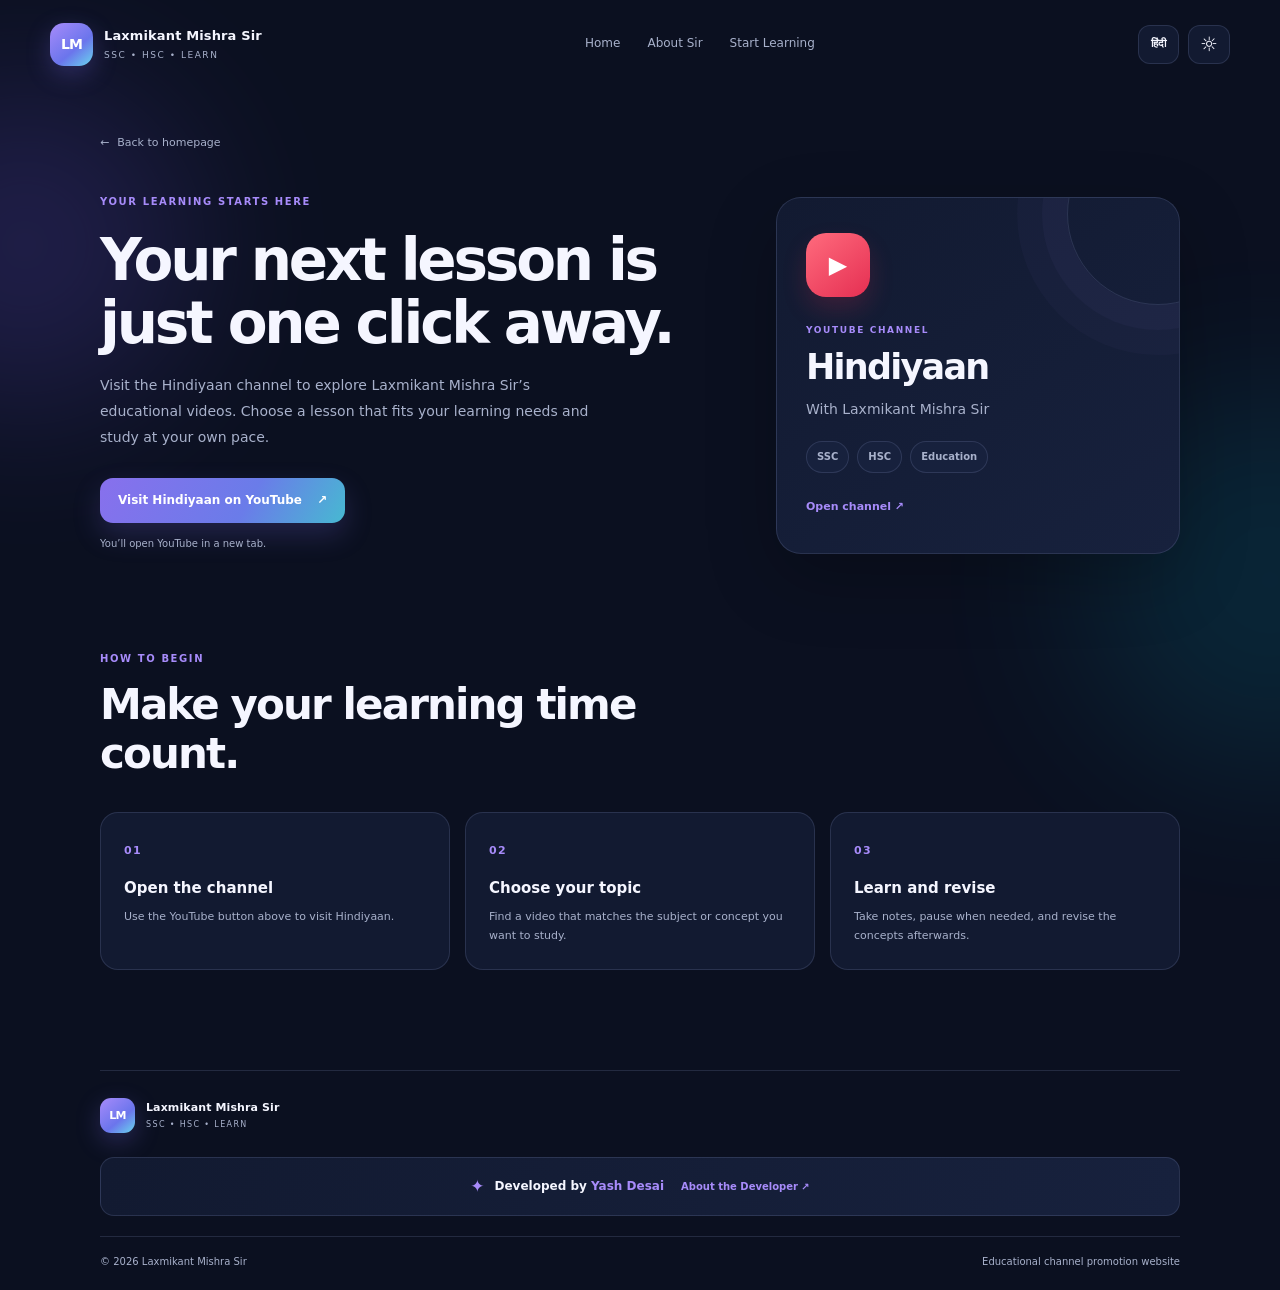
==== learning.html @ e3a8e99f "Add files via upload" ====
<!DOCTYPE html>
<html lang="en">
<head>
  <meta charset="UTF-8"><meta name="viewport" content="width=device-width, initial-scale=1.0">
  <meta name="theme-color" content="#10152c"><meta name="description" content="Find Laxmikant Mishra Sir's Hindiyaan YouTube channel for SSC and HSC educational lessons.">
  <title>Start Learning | Laxmikant Mishra Sir</title><link rel="stylesheet" href="style.css">
</head>
<body class="subpage">
  <div class="ambient ambient-one"></div><div class="ambient ambient-two"></div>
  <header class="site-header">
    <a class="brand" href="index.html"><span class="brand-mark">LM</span><span><strong>Laxmikant Mishra Sir</strong><small>SSC • HSC • LEARN</small></span></a>
    <nav class="nav" aria-label="Main navigation"><a href="index.html#home" data-en="Home" data-hi="होम">Home</a><a href="index.html#about" data-en="About Sir" data-hi="सर के बारे में">About Sir</a><a href="learning.html" data-en="Start Learning" data-hi="पढ़ना शुरू करें">Start Learning</a></nav>
    <div class="header-actions"><button id="languageToggle" class="language-toggle" type="button">हिंदी</button><button id="themeToggle" class="icon-button" type="button" aria-label="Toggle light or dark theme"><span id="themeIcon">☼</span></button><button id="menuToggle" class="menu-toggle" type="button" aria-label="Open navigation" aria-expanded="false">☰</button></div>
  </header>
  <main class="learning-page-main">
    <section class="learning-hero section">
      <a class="back-link" href="index.html">← <span data-en="Back to homepage" data-hi="होमपेज पर वापस जाएँ">Back to homepage</span></a>
      <div class="learning-page-grid">
        <div>
          <span class="section-kicker" data-en="YOUR LEARNING STARTS HERE" data-hi="आपकी पढ़ाई यहाँ से शुरू होती है">YOUR LEARNING STARTS HERE</span>
          <h1 data-en="Your next lesson is just one click away." data-hi="आपका अगला पाठ बस एक क्लिक दूर है।">Your next lesson is just one click away.</h1>
          <p data-en="Visit the Hindiyaan channel to explore Laxmikant Mishra Sir’s educational videos. Choose a lesson that fits your learning needs and study at your own pace." data-hi="लक्ष्मीकांत मिश्रा सर के शैक्षणिक वीडियो देखने के लिए Hindiyaan चैनल पर जाएँ। अपनी ज़रूरत के अनुसार पाठ चुनें और अपनी गति से पढ़ें।">Visit the Hindiyaan channel to explore Laxmikant Mishra Sir’s educational videos. Choose a lesson that fits your learning needs and study at your own pace.</p>
          <a class="button button-primary channel-button" href="https://www.youtube.com/@Hindiyaan" target="_blank" rel="noopener noreferrer"><span data-en="Visit Hindiyaan on YouTube" data-hi="YouTube पर Hindiyaan देखें">Visit Hindiyaan on YouTube</span><span aria-hidden="true">↗</span></a>
          <p class="external-note" data-en="You’ll open YouTube in a new tab." data-hi="YouTube एक नए टैब में खुलेगा।">You’ll open YouTube in a new tab.</p>
        </div>
        <div class="channel-card">
          <div class="channel-play">▶</div><span class="channel-label">YOUTUBE CHANNEL</span><h2>Hindiyaan</h2><p data-en="With Laxmikant Mishra Sir" data-hi="लक्ष्मीकांत मिश्रा सर के साथ">With Laxmikant Mishra Sir</p>
          <div class="channel-pills"><span>SSC</span><span>HSC</span><span data-en="Education" data-hi="शिक्षा">Education</span></div>
          <a class="text-link" href="https://www.youtube.com/@Hindiyaan" target="_blank" rel="noopener noreferrer" data-en="Open channel ↗" data-hi="चैनल खोलें ↗">Open channel ↗</a>
        </div>
      </div>
    </section>
    <section class="section learning-steps">
      <div class="section-heading"><span class="section-kicker" data-en="HOW TO BEGIN" data-hi="शुरुआत कैसे करें">HOW TO BEGIN</span><h2 data-en="Make your learning time count." data-hi="अपनी पढ़ाई के समय का सही उपयोग करें।">Make your learning time count.</h2></div>
      <div class="steps-grid">
        <article class="step-card"><span class="step-number">01</span><h3 data-en="Open the channel" data-hi="चैनल खोलें">Open the channel</h3><p data-en="Use the YouTube button above to visit Hindiyaan." data-hi="Hindiyaan पर जाने के लिए ऊपर दिए गए YouTube बटन का उपयोग करें।">Use the YouTube button above to visit Hindiyaan.</p></article>
        <article class="step-card"><span class="step-number">02</span><h3 data-en="Choose your topic" data-hi="अपना विषय चुनें">Choose your topic</h3><p data-en="Find a video that matches the subject or concept you want to study." data-hi="अपने विषय या concept से जुड़ा वीडियो चुनें।">Find a video that matches the subject or concept you want to study.</p></article>
        <article class="step-card"><span class="step-number">03</span><h3 data-en="Learn and revise" data-hi="सीखें और दोहराएँ">Learn and revise</h3><p data-en="Take notes, pause when needed, and revise the concepts afterwards." data-hi="नोट्स बनाएँ, ज़रूरत पड़ने पर वीडियो रोकें और बाद में concepts दोहराएँ।">Take notes, pause when needed, and revise the concepts afterwards.</p></article>
      </div>
    </section>
  </main>
  <footer class="site-footer"><a class="brand footer-brand" href="index.html"><span class="brand-mark">LM</span><span><strong>Laxmikant Mishra Sir</strong><small>SSC • HSC • LEARN</small></span></a><div class="developer-credit-bar"><span class="credit-spark">✦</span><span>Developed by <a href="developer.html">Yash Desai</a></span><a class="credit-more" href="developer.html" data-en="About the Developer ↗" data-hi="डेवलपर के बारे में ↗">About the Developer ↗</a></div><div class="footer-bottom"><span>© <span id="year"></span> Laxmikant Mishra Sir</span><span data-en="Educational channel promotion website" data-hi="शैक्षणिक चैनल प्रचार वेबसाइट">Educational channel promotion website</span></div></footer>
  <script src="script.js"></script>
</body>
</html>
---- style.css ----
:root{color-scheme:dark;--bg:#0b1020;--surface:#121a31;--surface2:#17213d;--text:#f5f6ff;--muted:#a8b1cb;--line:rgba(183,197,255,.14);--accent:#a78bfa;--accent2:#69d6ee;--shadow:0 24px 70px rgba(0,0,0,.24);--header:rgba(11,16,32,.78)}
:root[data-theme="light"]{color-scheme:light;--bg:#f5f7ff;--surface:#fff;--surface2:#edf0ff;--text:#17203a;--muted:#5c6785;--line:rgba(43,57,106,.14);--accent:#7152df;--accent2:#078da8;--shadow:0 24px 70px rgba(42,54,105,.11);--header:rgba(245,247,255,.84)}
*{box-sizing:border-box}html{scroll-behavior:smooth;scroll-padding-top:100px}body{margin:0;background:var(--bg);color:var(--text);font-family:Inter,ui-sans-serif,system-ui,-apple-system,BlinkMacSystemFont,"Segoe UI",sans-serif;line-height:1.6;overflow-x:hidden;transition:background .25s,color .25s}a{color:inherit;text-decoration:none}button{font:inherit}.ambient{position:absolute;pointer-events:none;filter:blur(80px);opacity:.2;z-index:-1;border-radius:50%}.ambient-one{width:330px;height:330px;background:#7257e8;top:80px;left:-140px}.ambient-two{width:380px;height:380px;background:#00bcd4;top:390px;right:-180px;opacity:.12}.site-header{width:min(1180px,calc(100% - 48px));margin:auto;min-height:88px;display:flex;align-items:center;justify-content:space-between;gap:28px;position:relative;z-index:10}.brand{display:flex;align-items:center;gap:11px;flex-shrink:0}.brand-mark{width:43px;height:43px;border-radius:14px;display:grid;place-items:center;background:linear-gradient(140deg,var(--accent),#6b75ec 60%,var(--accent2));font-size:14px;font-weight:900;color:#fff;letter-spacing:-.06em;box-shadow:0 8px 24px #7a6ef044}.brand strong,.brand small{display:block;line-height:1.35}.brand strong{font-size:13px;letter-spacing:.01em}.brand small{font-size:9px;letter-spacing:.17em;color:var(--muted);margin-top:4px}.nav{display:flex;align-items:center;gap:27px}.nav a{font-size:12px;color:var(--muted);transition:color .2s}.nav a:hover,.nav a:focus-visible{color:var(--text)}.header-actions{display:flex;align-items:center;gap:9px}.language-toggle,.icon-button,.menu-toggle{border:1px solid var(--line);color:var(--text);background:var(--surface);border-radius:12px;height:39px;min-width:41px;padding:0 11px;cursor:pointer;transition:transform .2s,border-color .2s}.language-toggle{font-size:11px;font-weight:750}.icon-button{font-size:20px}.language-toggle:hover,.icon-button:hover,.menu-toggle:hover{transform:translateY(-2px);border-color:var(--accent)}.menu-toggle{display:none;font-size:19px}.section{width:min(1080px,calc(100% - 48px));margin:0 auto}.hero{display:grid;grid-template-columns:1.03fr .97fr;align-items:center;gap:46px;padding-top:67px;padding-bottom:95px;min-height:590px}.eyebrow,.section-kicker{display:inline-flex;align-items:center;gap:9px;color:var(--accent);font-size:10px;font-weight:850;letter-spacing:.16em;text-transform:uppercase}.eyebrow{padding:8px 12px;border:1px solid var(--line);background:var(--surface);border-radius:99px;letter-spacing:.04em;text-transform:none;font-size:11px;color:var(--muted)}.eyebrow-dot{width:7px;height:7px;border-radius:50%;background:#59ddbe;box-shadow:0 0 12px #59ddbe}.hero h1,.learning-page-grid h1{font-size:clamp(37px,5.1vw,61px);line-height:1.08;letter-spacing:-.055em;margin:23px 0 19px;font-weight:820;max-width:650px}.hero h1{background:linear-gradient(110deg,var(--text) 12%,var(--text) 54%,var(--accent) 92%);background-clip:text;-webkit-background-clip:text;color:transparent}.hero-lede,.learning-page-grid>div>p{font-size:15px;max-width:510px;color:var(--muted);line-height:1.85}.hero-actions{display:flex;flex-wrap:wrap;gap:12px;margin-top:28px}.button{display:inline-flex;align-items:center;justify-content:center;gap:15px;padding:13px 18px;border-radius:13px;font-size:12px;font-weight:800;transition:transform .2s,box-shadow .2s,border-color .2s}.button:hover{transform:translateY(-3px)}.button-primary{background:linear-gradient(120deg,#8870ed,#6a7ce9 60%,#47b9d1);color:#fff;box-shadow:0 12px 28px #7767df38}.button-primary:hover{box-shadow:0 17px 35px #7767df52}.button-quiet{border:1px solid var(--line);background:var(--surface);color:var(--text)}.hero-proof{display:flex;align-items:center;gap:9px;color:var(--muted);font-size:11px;margin-top:29px}.proof-icon{color:var(--accent);font-size:18px}.hero-visual{position:relative;min-height:435px;display:grid;place-items:center}.visual-grid{position:absolute;inset:8% 2%;border-radius:38px;background-image:linear-gradient(var(--line) 1px,transparent 1px),linear-gradient(90deg,var(--line) 1px,transparent 1px);background-size:29px 29px;mask-image:radial-gradient(ellipse at center,#000 10%,transparent 72%);opacity:.5}.orbit{position:absolute;border:1px solid var(--line);border-radius:50%;transform:rotate(-22deg)}.orbit-a{width:390px;height:275px}.orbit-b{width:300px;height:380px;transform:rotate(34deg)}.portrait-frame{width:min(275px,75%);position:relative;z-index:1;padding:11px;border-radius:25px;background:linear-gradient(145deg,#a78bfa88,#70d9eb55);box-shadow:var(--shadow);transform:rotate(-2deg)}.portrait-placeholder{height:315px;border-radius:17px;background:radial-gradient(circle at 50% 20%,#6c6bdc 0,#303a76 28%,#18223f 68%,#11172d 100%);display:flex;flex-direction:column;align-items:center;justify-content:center;gap:18px;overflow:hidden;position:relative;color:#f7f6ff}.portrait-placeholder:before,.portrait-placeholder:after{content:"";position:absolute;border:1px solid #ffffff21;border-radius:50%;width:220px;height:220px}.portrait-placeholder:after{width:290px;height:290px}.portrait-initials{width:115px;height:115px;border-radius:50%;display:grid;place-items:center;background:linear-gradient(140deg,#c7b4ff,#65cce0);color:#202447;font-size:35px;font-weight:900;box-shadow:0 15px 45px #0003;z-index:1}.portrait-placeholder>span{z-index:1;font-size:10px;letter-spacing:.08em;color:#e1e4ff}.portrait-caption{display:flex;align-items:center;gap:12px;padding:14px 7px 5px;color:#fff}.caption-line{height:30px;width:3px;border-radius:8px;background:linear-gradient(var(--accent),var(--accent2))}.portrait-caption strong,.portrait-caption small{display:block}.portrait-caption strong{font-size:13px}.portrait-caption small{font-size:10px;color:#d1d5f4}.floating-note{position:absolute;z-index:2;display:flex;align-items:center;gap:10px;padding:12px 14px;border-radius:15px;background:var(--surface);border:1px solid var(--line);box-shadow:var(--shadow);animation:float 5s ease-in-out infinite}.note-top{top:65px;left:-2px}.note-bottom{bottom:47px;right:-2px;animation-delay:-2s}.note-icon{width:34px;height:34px;display:grid;place-items:center;border-radius:10px;background:#49d4ba20;color:#54d9c1}.note-purple{background:#a78bfa25;color:var(--accent)}.floating-note strong,.floating-note small{display:block}.floating-note strong{font-size:11px}.floating-note small{font-size:9px;color:var(--muted);margin-top:2px}.visual-spark{position:absolute;color:var(--accent);font-size:24px}.spark-one{top:20px;right:56px}.spark-two{bottom:36px;left:25px;font-size:31px;color:var(--accent2)}@keyframes float{0%,100%{transform:translateY(0)}50%{transform:translateY(-8px)}}.quote-strip{width:min(1080px,calc(100% - 48px));margin:0 auto 110px;padding:27px 30px;border-radius:18px;border:1px solid var(--line);background:linear-gradient(115deg,var(--surface),var(--surface2));display:grid;grid-template-columns:38px 1fr auto;align-items:center;gap:18px}.quote-mark{font-size:58px;line-height:.7;color:var(--accent)}.quote-strip p{font-size:14px;font-weight:650;max-width:690px;margin:0}.quote-attribution{font-size:10px;color:var(--muted);white-space:nowrap}.intro-section,.faq-section{padding-bottom:100px}.section-heading{max-width:620px;margin-bottom:34px}.section-heading h2,.learning-content h2,.social-section h2{font-size:clamp(28px,3.6vw,42px);line-height:1.15;letter-spacing:-.045em;margin:12px 0}.section-heading>p{color:var(--muted);font-size:13px}.about-card{display:grid;grid-template-columns:70px 1fr;gap:24px;padding:31px;border-radius:22px;background:var(--surface);border:1px solid var(--line);box-shadow:var(--shadow)}.about-symbol{width:60px;height:60px;border-radius:18px;display:grid;place-items:center;font-size:27px;color:var(--accent);background:linear-gradient(140deg,#a78bfa23,#67d8ec20);border:1px solid var(--line)}.about-copy h3{margin:0 0 10px;font-size:19px}.about-copy p{margin:0;color:var(--muted);font-size:13px;line-height:1.9}.about-tags,.channel-pills{display:flex;flex-wrap:wrap;gap:8px;margin-top:18px}.about-tags span,.channel-pills span{font-size:10px;font-weight:750;padding:7px 10px;border-radius:99px;background:var(--surface2);border:1px solid var(--line);color:var(--muted)}.learning-section{padding-bottom:100px}.learning-panel{display:grid;grid-template-columns:1.1fr .9fr;align-items:center;min-height:300px;padding:40px 44px;border-radius:26px;overflow:hidden;background:linear-gradient(125deg,#23294f,#25224b 48%,#174153);position:relative;color:#fff}.learning-panel:after{content:"";position:absolute;width:350px;height:350px;border-radius:50%;border:1px solid #ffffff20;right:-90px;top:-110px;box-shadow:0 0 0 38px #ffffff08,0 0 0 78px #ffffff05}.learning-content{position:relative;z-index:1}.learning-content .section-kicker{color:#c2b3ff}.learning-content h2{max-width:440px}.learning-content p{max-width:460px;color:#c9cde7;font-size:13px;line-height:1.85;margin-bottom:23px}.learning-art{height:230px;position:relative;display:grid;place-items:center}.book{position:absolute;width:160px;height:130px;border-radius:13px 18px 18px 13px;box-shadow:0 20px 40px #0004;transform:rotate(-9deg)}.book-back{background:#55c9db;transform:translate(18px,-10px) rotate(9deg)}.book-front{background:linear-gradient(140deg,#ad99ff,#6c7fe7);display:flex;flex-direction:column;justify-content:center;padding-left:26px;gap:3px;color:#fff;font-size:23px;font-weight:900;line-height:1.15}.art-star{position:absolute;top:17px;right:45px;font-size:39px;color:#c7b5ff}.art-circle{position:absolute;bottom:18px;left:27px;width:35px;height:35px;border:1px solid #72dbe7;border-radius:50%}.faq-section{max-width:800px}.faq-section .section-heading{margin-bottom:24px}.faq-list details{border-bottom:1px solid var(--line);padding:18px 2px}.faq-list summary{font-size:13px;font-weight:750;cursor:pointer;list-style:none;display:flex;justify-content:space-between;gap:20px}.faq-list summary::-webkit-details-marker{display:none}.faq-list summary:after{content:"+";font-size:19px;font-weight:400;color:var(--accent)}.faq-list details[open] summary:after{content:"−"}.faq-list details p{font-size:12px;color:var(--muted);max-width:690px;line-height:1.8;margin:12px 0 0}.social-section{padding:32px 0 76px;display:flex;align-items:center;justify-content:space-between;gap:35px;border-top:1px solid var(--line)}.social-section h2{font-size:27px;margin-bottom:0}.social-links{display:flex;gap:12px}.social-link{display:flex;align-items:center;gap:11px;padding:12px;border-radius:15px;border:1px solid var(--line);background:var(--surface);min-width:175px;transition:transform .2s,border-color .2s}.social-link:hover{transform:translateY(-3px);border-color:var(--accent)}.social-icon{width:35px;height:35px;display:grid;place-items:center;border-radius:11px;background:#ff435420;color:#ff6b7d}.instagram-icon{background:#c451b923;color:#d989e7;font-size:22px}.social-link strong,.social-link small{display:block}.social-link strong{font-size:11px}.social-link small{font-size:9px;color:var(--muted);margin-top:3px}.social-arrow{margin-left:auto;color:var(--muted)}.site-footer{width:min(1080px,calc(100% - 48px));margin:0 auto;padding:27px 0 20px;border-top:1px solid var(--line);display:grid;grid-template-columns:1fr 1fr;align-items:center;gap:20px}.footer-brand .brand-mark{width:35px;height:35px;border-radius:11px;font-size:11px}.footer-brand strong{font-size:11px}.footer-brand small{font-size:8px}.site-footer>p{text-align:right;color:var(--muted);font-size:11px}.footer-bottom{grid-column:1/-1;border-top:1px solid var(--line);padding-top:17px;display:flex;justify-content:space-between;gap:12px;color:var(--muted);font-size:10px}.footer-bottom a{color:var(--accent);font-weight:750}.subpage .site-header{margin-bottom:0}.learning-page-main{min-height:70vh}.learning-hero{padding-top:40px;padding-bottom:80px}.back-link{font-size:11px;color:var(--muted);display:inline-flex;align-items:center;gap:8px;margin-bottom:35px}.back-link:hover{color:var(--accent)}.learning-page-grid{display:grid;grid-template-columns:1.2fr .8fr;gap:70px;align-items:center}.learning-page-grid h1{font-size:clamp(37px,5vw,58px);margin-top:17px}.learning-page-grid>div>p{font-size:14px}.channel-button{margin-top:13px}.external-note{font-size:10px!important;color:var(--muted);margin-top:12px}.channel-card{padding:35px 29px;border-radius:25px;background:linear-gradient(145deg,var(--surface),var(--surface2));border:1px solid var(--line);box-shadow:var(--shadow);position:relative;overflow:hidden}.channel-card:after{content:"";position:absolute;width:180px;height:180px;border-radius:50%;border:1px solid var(--line);right:-70px;top:-75px;box-shadow:0 0 0 25px #a78bfa09,0 0 0 50px #a78bfa07}.channel-play{width:64px;height:64px;display:grid;place-items:center;border-radius:20px;background:linear-gradient(140deg,#ff6b7d,#e52f52);color:white;font-size:24px;box-shadow:0 12px 25px #e52f5230}.channel-label{display:block;font-size:9px;letter-spacing:.18em;color:var(--accent);font-weight:850;margin-top:26px}.channel-card h2{font-size:35px;letter-spacing:-.05em;margin:2px 0}.channel-card p{font-size:12px;color:var(--muted);margin:0}.text-link{display:inline-block;font-size:11px;font-weight:800;color:var(--accent);margin-top:25px}.learning-steps{padding-bottom:100px}.steps-grid{display:grid;grid-template-columns:repeat(3,1fr);gap:15px}.step-card{padding:23px;border-radius:18px;background:var(--surface);border:1px solid var(--line)}.step-number{color:var(--accent);font-size:11px;font-weight:900;letter-spacing:.12em}.step-card h3{font-size:15px;margin:14px 0 7px}.step-card p{font-size:11px;color:var(--muted);line-height:1.8;margin:0}.developer-main{padding-top:35px;padding-bottom:100px;min-height:70vh}.developer-card{max-width:640px;margin:20px auto 0;text-align:center;padding:45px 38px;border:1px solid var(--line);border-radius:25px;background:var(--surface);box-shadow:var(--shadow)}.developer-avatar{width:85px;height:85px;border-radius:26px;margin:0 auto 23px;display:grid;place-items:center;font-size:27px;font-weight:900;color:white;background:linear-gradient(140deg,#a78bfa,#4bbfd5);box-shadow:0 15px 40px #7a6ef044}.developer-card h1{font-size:44px;letter-spacing:-.05em;margin:8px 0}.developer-card>p{max-width:450px;margin:0 auto;color:var(--muted);font-size:13px;line-height:1.9}.developer-links{display:flex;justify-content:center;gap:12px;flex-wrap:wrap;margin-top:25px}.developer-card .developer-note{margin-top:25px;font-size:10px}.nav-open{display:flex!important}
@media(max-width:900px){.site-header{gap:14px}.nav{gap:15px}.nav a{font-size:11px}.hero{gap:25px;padding-top:48px}.hero h1{font-size:clamp(36px,5vw,51px)}.quote-strip{grid-template-columns:30px 1fr}.quote-attribution{grid-column:2}.learning-page-grid{gap:35px}.social-section{align-items:flex-start;flex-direction:column}.social-links{width:100%}.social-link{flex:1}}
@media(max-width:680px){.site-header{width:calc(100% - 32px);min-height:76px}.brand-mark{width:38px;height:38px}.brand strong{font-size:11px}.brand small{font-size:8px}.header-actions{gap:6px}.language-toggle,.icon-button,.menu-toggle{height:36px;min-width:36px;padding:0 8px}.menu-toggle{display:block}.nav{display:none;position:absolute;top:68px;left:0;right:0;padding:16px;border:1px solid var(--line);border-radius:17px;background:var(--surface);box-shadow:var(--shadow);flex-direction:column;align-items:stretch;gap:0}.nav a{padding:12px 9px;font-size:13px}.section,.quote-strip,.site-footer{width:calc(100% - 32px)}.hero{grid-template-columns:1fr;padding-top:42px;padding-bottom:65px;gap:20px}.hero h1{font-size:clamp(38px,11vw,53px)}.hero-lede{font-size:13px}.hero-visual{min-height:390px;margin-top:3px}.portrait-frame{width:240px}.portrait-placeholder{height:275px}.orbit-a{width:320px;height:240px}.orbit-b{width:255px;height:335px}.note-top{left:0;top:43px}.note-bottom{right:0;bottom:36px}.floating-note{padding:9px 10px}.floating-note strong{font-size:10px}.floating-note small{font-size:8px}.quote-strip{margin-bottom:76px;padding:22px 18px;gap:10px}.quote-strip p{font-size:12px}.quote-mark{font-size:43px}.quote-attribution{font-size:9px}.intro-section,.faq-section,.learning-section{padding-bottom:76px}.section-heading h2,.learning-content h2{font-size:32px}.about-card{grid-template-columns:1fr;padding:22px;gap:17px}.about-copy h3{font-size:17px}.about-copy p{font-size:12px}.learning-panel{grid-template-columns:1fr;padding:29px 23px}.learning-content h2{font-size:34px}.learning-art{height:190px}.social-section{padding-bottom:55px}.social-links{flex-direction:column}.social-link{min-width:0}.site-footer{grid-template-columns:1fr}.site-footer>p{text-align:left;margin:0}.footer-bottom{font-size:9px}.learning-hero{padding-top:24px;padding-bottom:60px}.learning-page-grid{grid-template-columns:1fr;gap:35px}.learning-page-grid h1{font-size:43px}.channel-card{padding:27px}.steps-grid{grid-template-columns:1fr}.learning-steps{padding-bottom:70px}.developer-card{padding:35px 21px}.developer-card h1{font-size:37px}.developer-main{padding-bottom:65px}}
@media(prefers-reduced-motion:reduce){*,*::before,*::after{scroll-behavior:auto!important;animation:none!important;transition:none!important}}

.sir-photo{width:100%;height:315px;object-fit:cover;object-position:center 28%;display:block;border-radius:17px;background:var(--surface2)}
.developer-credit-bar{grid-column:1/-1;display:flex;align-items:center;justify-content:center;gap:10px;flex-wrap:wrap;margin-top:4px;padding:15px 17px;border:1px solid var(--line);border-radius:14px;background:linear-gradient(110deg,var(--surface),var(--surface2));font-size:12px;color:var(--muted)}
.developer-credit-bar>span:nth-child(2){font-weight:750;color:var(--text)}
.developer-credit-bar a{color:var(--accent);font-weight:850}
.credit-spark{color:var(--accent);font-size:17px}
.credit-more{margin-left:7px;font-size:10px}
@media(max-width:680px){.sir-photo{height:275px}.developer-credit-bar{font-size:11px;gap:8px}.credit-more{margin-left:0}}
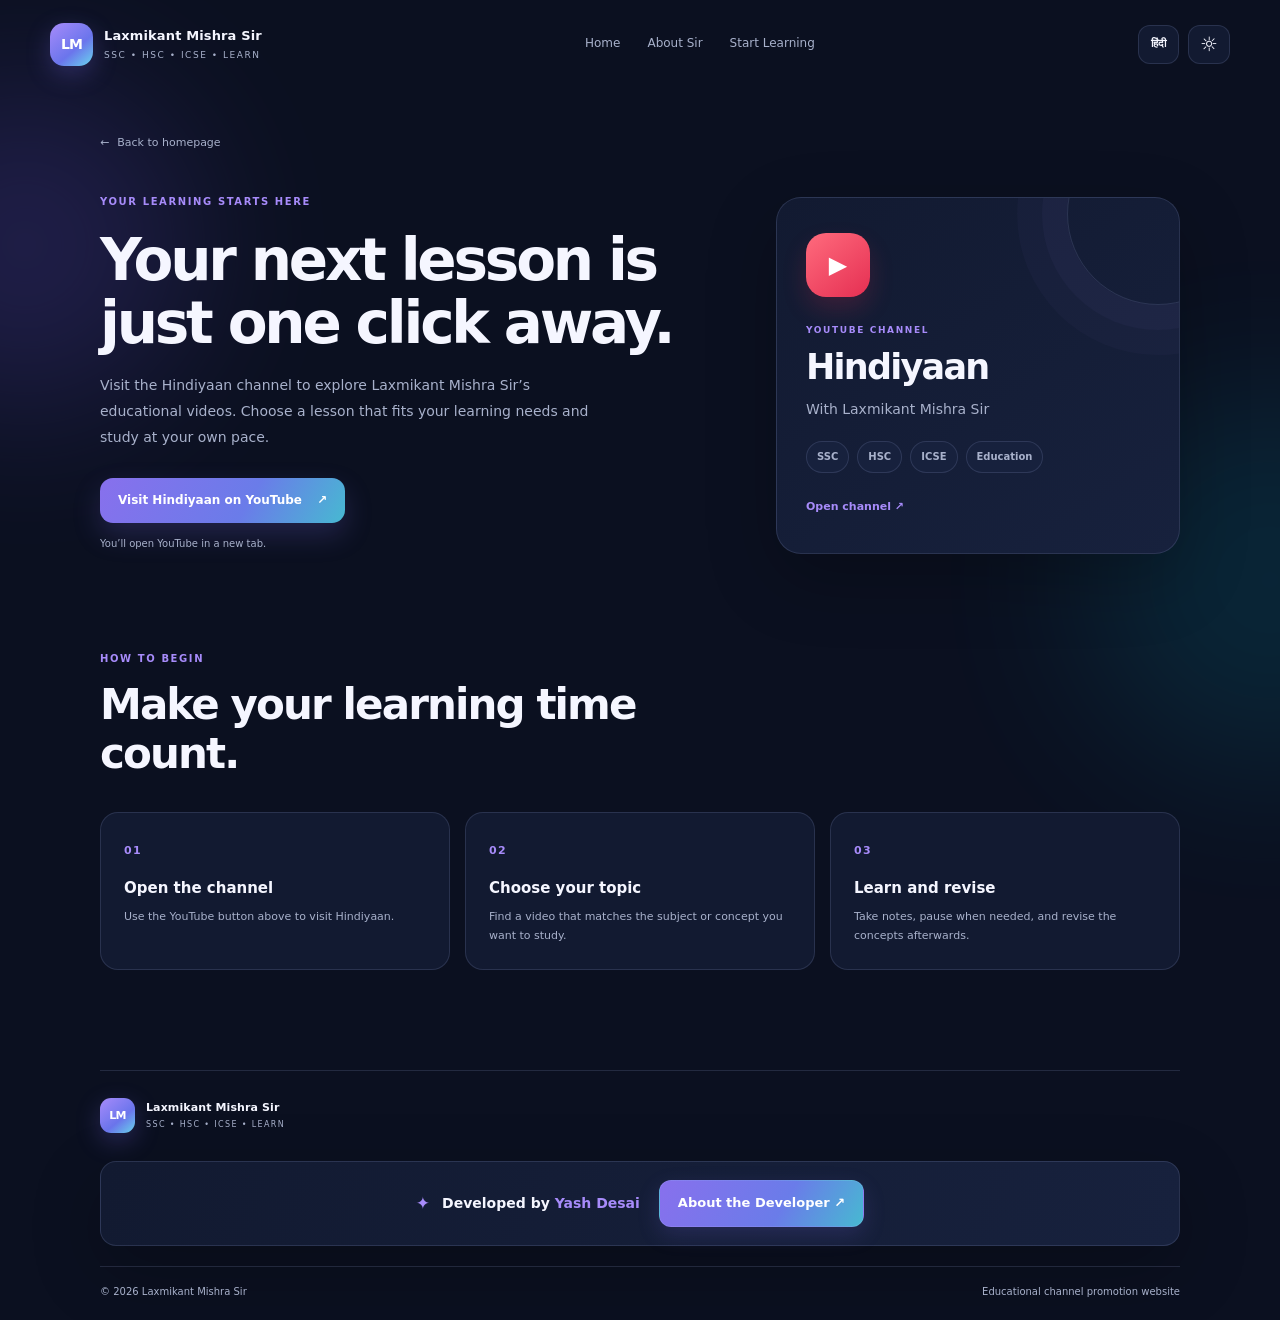
==== commit 52ed3911: "Add files via upload Update website with client requested changes" ====
--- a/learning.html
+++ b/learning.html
@@ -2,13 +2,13 @@
 <html lang="en">
 <head>
   <meta charset="UTF-8"><meta name="viewport" content="width=device-width, initial-scale=1.0">
-  <meta name="theme-color" content="#10152c"><meta name="description" content="Find Laxmikant Mishra Sir's Hindiyaan YouTube channel for SSC and HSC educational lessons.">
+  <meta name="theme-color" content="#10152c"><meta name="description" content="Find Laxmikant Mishra Sir's Hindiyaan YouTube channel for SSC, HSC and ICSE educational lessons.">
   <title>Start Learning | Laxmikant Mishra Sir</title><link rel="stylesheet" href="style.css">
 </head>
 <body class="subpage">
   <div class="ambient ambient-one"></div><div class="ambient ambient-two"></div>
   <header class="site-header">
-    <a class="brand" href="index.html"><span class="brand-mark">LM</span><span><strong>Laxmikant Mishra Sir</strong><small>SSC • HSC • LEARN</small></span></a>
+    <a class="brand" href="index.html"><span class="brand-mark">LM</span><span><strong>Laxmikant Mishra Sir</strong><small>SSC • HSC • ICSE • LEARN</small></span></a>
     <nav class="nav" aria-label="Main navigation"><a href="index.html#home" data-en="Home" data-hi="होम">Home</a><a href="index.html#about" data-en="About Sir" data-hi="सर के बारे में">About Sir</a><a href="learning.html" data-en="Start Learning" data-hi="पढ़ना शुरू करें">Start Learning</a></nav>
     <div class="header-actions"><button id="languageToggle" class="language-toggle" type="button">हिंदी</button><button id="themeToggle" class="icon-button" type="button" aria-label="Toggle light or dark theme"><span id="themeIcon">☼</span></button><button id="menuToggle" class="menu-toggle" type="button" aria-label="Open navigation" aria-expanded="false">☰</button></div>
   </header>
@@ -25,7 +25,7 @@
         </div>
         <div class="channel-card">
           <div class="channel-play">▶</div><span class="channel-label">YOUTUBE CHANNEL</span><h2>Hindiyaan</h2><p data-en="With Laxmikant Mishra Sir" data-hi="लक्ष्मीकांत मिश्रा सर के साथ">With Laxmikant Mishra Sir</p>
-          <div class="channel-pills"><span>SSC</span><span>HSC</span><span data-en="Education" data-hi="शिक्षा">Education</span></div>
+          <div class="channel-pills"><span>SSC</span><span>HSC</span><span>ICSE</span><span data-en="Education" data-hi="शिक्षा">Education</span></div>
           <a class="text-link" href="https://www.youtube.com/@Hindiyaan" target="_blank" rel="noopener noreferrer" data-en="Open channel ↗" data-hi="चैनल खोलें ↗">Open channel ↗</a>
         </div>
       </div>
@@ -39,7 +39,7 @@
       </div>
     </section>
   </main>
-  <footer class="site-footer"><a class="brand footer-brand" href="index.html"><span class="brand-mark">LM</span><span><strong>Laxmikant Mishra Sir</strong><small>SSC • HSC • LEARN</small></span></a><div class="developer-credit-bar"><span class="credit-spark">✦</span><span>Developed by <a href="developer.html">Yash Desai</a></span><a class="credit-more" href="developer.html" data-en="About the Developer ↗" data-hi="डेवलपर के बारे में ↗">About the Developer ↗</a></div><div class="footer-bottom"><span>© <span id="year"></span> Laxmikant Mishra Sir</span><span data-en="Educational channel promotion website" data-hi="शैक्षणिक चैनल प्रचार वेबसाइट">Educational channel promotion website</span></div></footer>
+  <footer class="site-footer"><a class="brand footer-brand" href="index.html"><span class="brand-mark">LM</span><span><strong>Laxmikant Mishra Sir</strong><small>SSC • HSC • ICSE • LEARN</small></span></a><div class="developer-credit-bar"><span class="credit-spark">✦</span><span>Developed by <a href="developer.html">Yash Desai</a></span><a class="credit-more" href="developer.html" data-en="About the Developer ↗" data-hi="डेवलपर के बारे में ↗">About the Developer ↗</a></div><div class="footer-bottom"><span>© <span id="year"></span> Laxmikant Mishra Sir</span><span data-en="Educational channel promotion website" data-hi="शैक्षणिक चैनल प्रचार वेबसाइट">Educational channel promotion website</span></div></footer>
   <script src="script.js"></script>
 </body>
 </html>
--- a/style.css
+++ b/style.css
@@ -6,9 +6,9 @@
 @media(prefers-reduced-motion:reduce){*,*::before,*::after{scroll-behavior:auto!important;animation:none!important;transition:none!important}}
 
 .sir-photo{width:100%;height:315px;object-fit:cover;object-position:center 28%;display:block;border-radius:17px;background:var(--surface2)}
-.developer-credit-bar{grid-column:1/-1;display:flex;align-items:center;justify-content:center;gap:10px;flex-wrap:wrap;margin-top:4px;padding:15px 17px;border:1px solid var(--line);border-radius:14px;background:linear-gradient(110deg,var(--surface),var(--surface2));font-size:12px;color:var(--muted)}
+.developer-credit-bar{grid-column:1/-1;display:flex;align-items:center;justify-content:center;gap:12px;flex-wrap:wrap;margin-top:8px;padding:18px 20px;border:1px solid var(--line);border-radius:16px;background:linear-gradient(110deg,var(--surface),var(--surface2));font-size:14px;color:var(--muted);box-shadow:var(--shadow)}
 .developer-credit-bar>span:nth-child(2){font-weight:750;color:var(--text)}
 .developer-credit-bar a{color:var(--accent);font-weight:850}
 .credit-spark{color:var(--accent);font-size:17px}
-.credit-more{margin-left:7px;font-size:10px}
-@media(max-width:680px){.sir-photo{height:275px}.developer-credit-bar{font-size:11px;gap:8px}.credit-more{margin-left:0}}
+.credit-more{margin-left:7px;font-size:13px;padding:12px 18px;border:1px solid var(--line);border-radius:12px;background:linear-gradient(120deg,#8870ed,#6a7ce9 60%,#47b9d1);color:#fff!important;box-shadow:0 8px 22px #7767df30;transition:transform .2s,box-shadow .2s}.credit-more:hover{transform:translateY(-2px);box-shadow:0 12px 28px #7767df45}
+@media(max-width:680px){.sir-photo{height:275px}.developer-credit-bar{font-size:12px;gap:10px;padding:16px 12px}.credit-more{margin-left:0;font-size:12px;padding:11px 16px}}
